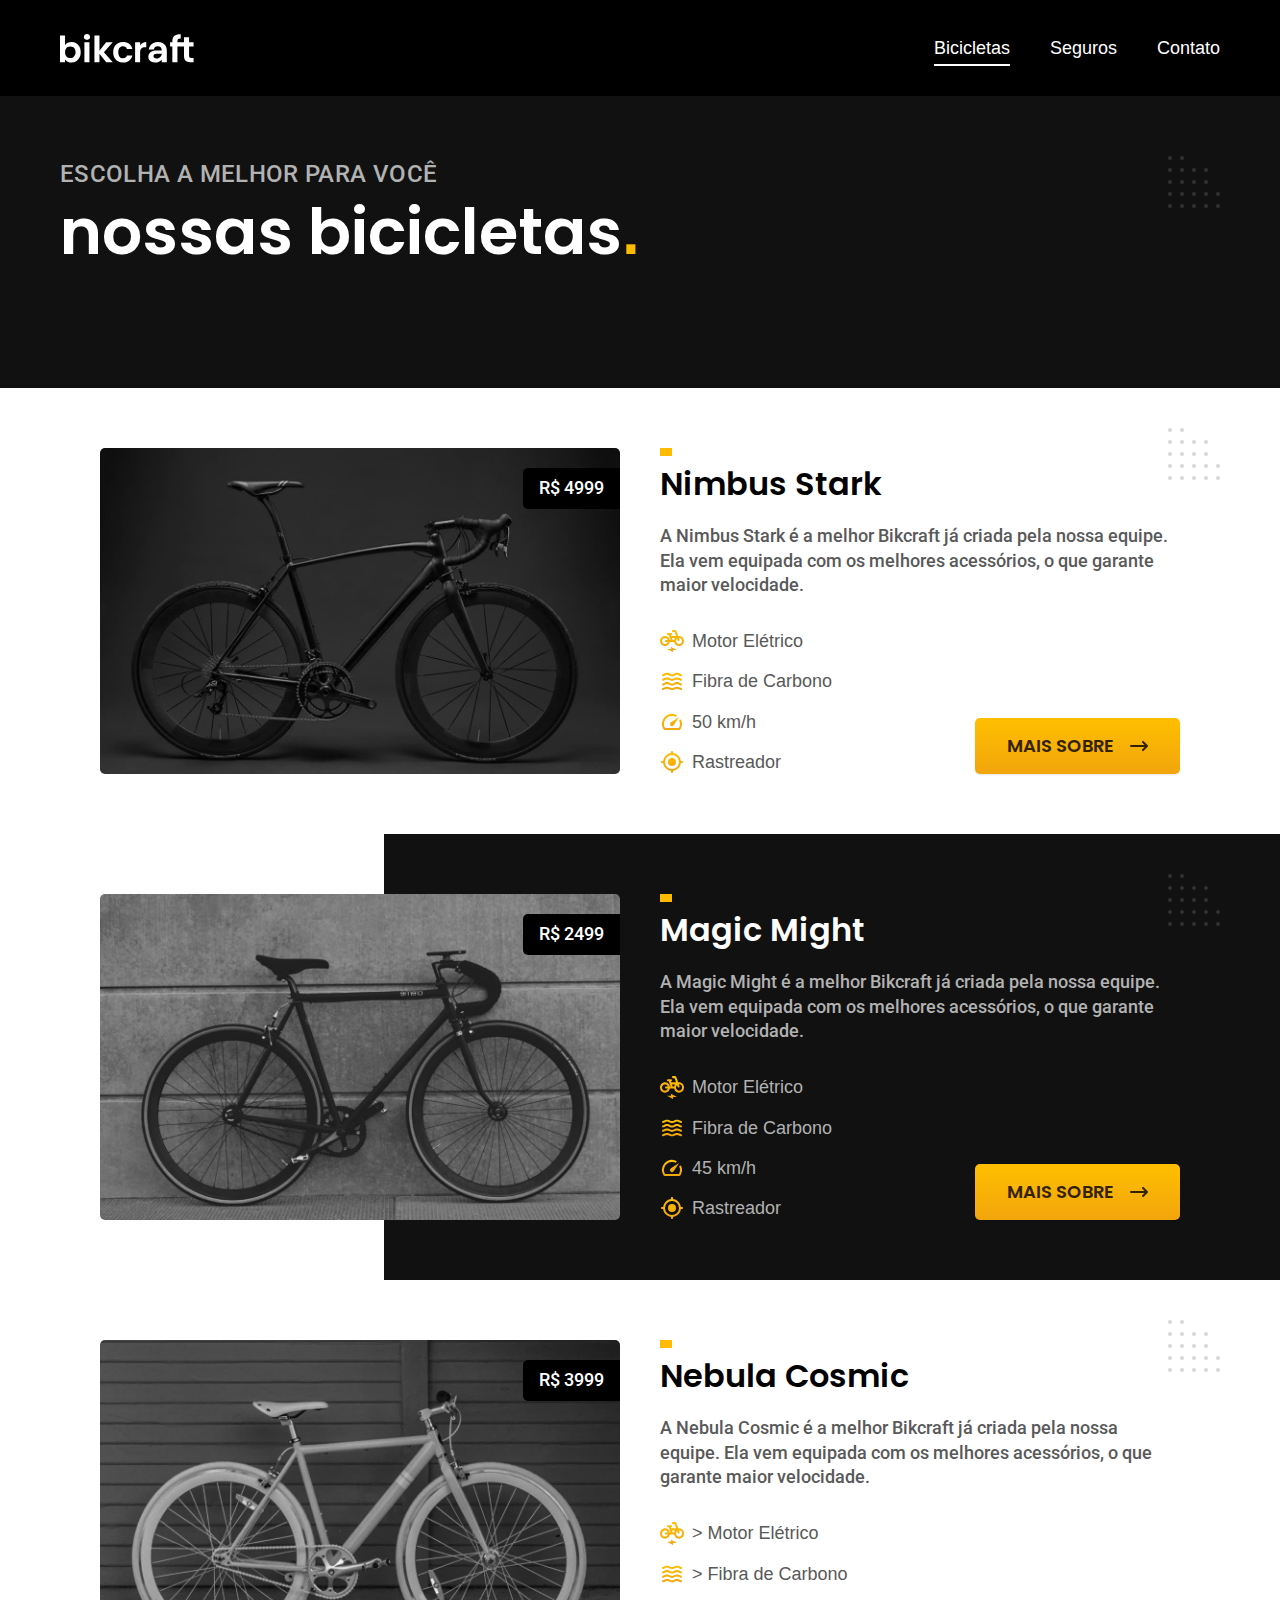
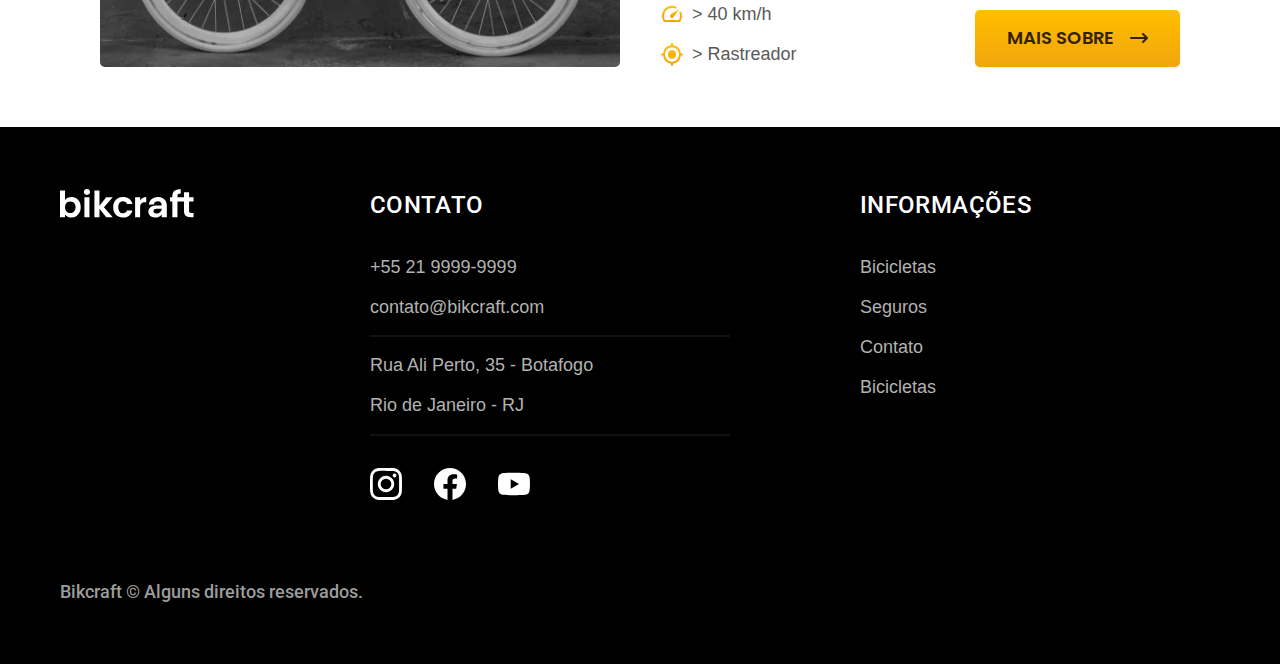
==== bicicletas.html @ 54854b77 "first commit" ====
<!DOCTYPE html>
<html lang="en">

<head>
  <meta charset="UTF-8">
  <meta name="viewport" content="width=device-width, initial-scale=1.0">
  <meta name="description" content="Bicicletas elétricas.">

  <link rel="preconnect" href="https://fonts.googleapis.com">
  <link rel="preconnect" href="https://fonts.gstatic.com" crossorigin>
  <link href="https://fonts.googleapis.com/css2?family=Merriweather:ital,wght@1,900&family=Poppins:wght@400;600&family=Roboto:wght@400;500&display=swap" rel="stylesheet">

  <link rel="preload" href="./css/style.css">
  <link rel="stylesheet" href="./css/style.css">
  <title>Bicicletas | Bikcraft</title>
</head>

<body id="bicicletas">
  <header class="header-bg">
    <div class="header container">
      <a href="./index.html">
        <img src="img/bikcraft.svg" alt="Bikcraft" width="136" height="32">
      </a>
      <nav>
        <ul class="header-menu font-1-m cor-0">
          <li><a href="./bicicletas.html">Bicicletas</a></li>
          <li><a href="./seguros.html">Seguros</a></li>
          <li><a href="./contato.html">Contato</a></li>
        </ul>
      </nav>
    </div>
  </header>

  <main>
    <div class="titulo-bg">
      <div class="titulo container">
        <p class="font-2-l-b cor-5">Escolha a melhor para você</p>
        <h2 class="font-1-xxl cor-0">nossas bicicletas<span class="cor-p1">.</span></h2>
      </div>
    </div>


    <div class="bicicleta container">
      <div class="bicicleta-imagem">
        <img src="./img/bicicletas/nimbus.jpg" alt="Bicicleta preta" width="1120" height="680">
        <span class="font-2-m cor-0">R$ 4999</span>
      </div>
      <div class="bicicleta-conteudo">
        <h2 class="font-1-xl">Nimbus Stark</h2>
        <p class="font-2-m cor-8">A Nimbus Stark é a melhor Bikcraft já criada pela nossa equipe. Ela vem equipada com os melhores acessórios, o que garante maior velocidade.</p>
        <ul class="font-1-m cor-8">
          <li>
            <img src="img/icones/eletrica.svg" alt="" width="24" height="24">
            Motor Elétrico
          </li>
          <li>
            <img src="img/icones/carbono.svg" alt="" width="24" height="24">
            Fibra de Carbono
          </li>
          <li>
            <img src="img/icones/velocidade.svg" alt="" width="24" height="24">
            50 km/h
          </li>
          <li>
            <img src="img/icones/rastreador.svg" alt="" width="24" height="24">
            Rastreador
          </li>
        </ul>
        <a class="botao seta" href="./bicicletas/nimbus.html">Mais sobre</a>
      </div>
    </div>

    <div class="bicicleta-bg">
      <div class="bicicleta container">
        <div class="bicicleta-imagem">
          <img src="./img/bicicletas/magic.jpg" alt="Bicicleta preta">
          <span class="font-2-m cor-0">R$ 2499</span>
        </div>
        <div class="bicicleta-conteudo">
          <h2 class="font-1-xl cor-0">Magic Might</h2>
          <p class="font-2-m cor-5">A Magic Might é a melhor Bikcraft já criada pela nossa equipe. Ela vem equipada com os melhores acessórios, o que garante maior velocidade.</p>
          <ul class="font-1-m cor-5">
            <li>
              <img src="img/icones/eletrica.svg" alt="" width="24" height="24">
              Motor Elétrico
            </li>
            <li>
              <img src="img/icones/carbono.svg" alt="" width="24" height="24">
              Fibra de Carbono
            </li>
            <li>
              <img src="img/icones/velocidade.svg" alt="" width="24" height="24">
              45 km/h
            </li>
            <li>
              <img src="img/icones/rastreador.svg" alt="" width="24" height="24">
              Rastreador
            </li>
          </ul>
          <a class="botao seta" href="./bicicletas/magic.html">Mais sobre</a>
        </div>
      </div>
    </div>

    <div class="bicicleta container">
      <div class="bicicleta-imagem">
        <img src="./img/bicicletas/nebula.jpg" alt="Bicicleta branca" width="1120" height="680">
        <span class="font-2-m cor-0">R$ 3999</span>
      </div>
      <div class="bicicleta-conteudo">
        <h2 class="font-1-xl">Nebula Cosmic</h2>
        <p class="font-2-m cor-8">A Nebula Cosmic é a melhor Bikcraft já criada pela nossa equipe. Ela vem equipada com os melhores acessórios, o que garante maior velocidade.</p>
        <ul class="font-1-m cor-8">
          <li>
            <img src="img/icones/eletrica.svg" alt="" width="24" height="24">>
            Motor Elétrico
          </li>
          <li>
            <img src="img/icones/carbono.svg" alt="" width="24" height="24">>
            Fibra de Carbono
          </li>
          <li>
            <img src="img/icones/velocidade.svg" alt="" width="24" height="24">>
            40 km/h
          </li>
          <li>
            <img src="img/icones/rastreador.svg" alt="" width="24" height="24">>
            Rastreador
          </li>
        </ul>
        <a class="botao seta" href="./bicicletas/nebula.html">Mais sobre</a>
      </div>
    </div>


  </main>

  <footer class="footer-bg">
    <div class="footer container">
      <img src="img/bikcraft.svg" alt="Bikcraft" width="136" height="32">

      <div class="footer-contato">
        <h3 class="font-2-l-b cor-0">Contato</h3>
        <ul class="font-2-m cor-5">
          <li><a href="tel:+552199999999">+55 21 9999-9999</a></li>
          <li><a href="emailto:contato@bikcraft.com">contato@bikcraft.com</a></li>
          <li>Rua Ali Perto, 35 - Botafogo</li>
          <li>Rio de Janeiro - RJ</li>
        </ul>
        <div class="footer-redes">
          <a href="./">
            <img src="img/redes/instagram.svg" alt="Instagram" width="32" height="32">
          </a>
          <a href="./">
            <img src="img/redes/facebook.svg" alt="Facebook" width="32" height="32">
          </a>
          <a href="./">
            <img src="img/redes/youtube.svg" alt="Youtube" width="32" height="32">
          </a>
        </div>
      </div>
      <div class="footer-informacoes">
        <h3 class="font-2-l-b cor-0">Informações</h3>
        <nav>
          <ul class="font-1-m cor-5">
            <li><a href="./bicicletas.html">Bicicletas</a></li>
            <li><a href="./seguros.html">Seguros</a></li>
            <li><a href="./contato.html">Contato</a></li>
            <li><a href="./termosecondicoes.html">Bicicletas</a></li>
          </ul>
        </nav>
      </div>
      <p class="footer-copy font-2-m cor-6">Bikcraft © Alguns direitos reservados.</p>
    </div>
  </footer>

  <script src="./js/script.js"></script>
</body>

</html>
---- css/style.css ----
/* global */

@import "./global/global.css";
@import "./global/header.css";
@import "./utilitarios/tipografia.css";
@import "./utilitarios/cores.css";
@import "./global/footer.css";

/* home */

@import "./home/introducao.css";
@import "./home/parceiros.css";
@import "./home/depoimento.css";

/* utilitarios */

@import "./utilitarios/componentes.css";
@import "./utilitarios/formulario.css";

/* bicicletas */

@import "./bicicletas/bicicletas-lista.css";
@import "./bicicletas/bicicletas.css";

/* tecnologias */

@import "./tecnologias/tecnologias.css";

/* seguros */

@import "./seguros/seguros.css";
@import "./seguros/vantagens.css";
@import "./seguros/perguntas.css";

/* termos */

@import "./termos/termos.css";

/* contato */

@import "./contato/contato.css";
@import "./contato/lojas.css";

/* orçamento */

@import "./orçamento/orçamento.css";

/* bicicleta */

@import "./bicicleta/bicicleta.css";
@import "./bicicleta/seguro.css";
---- css/style.css ----
/* global */

@import "./global/global.css";
@import "./global/header.css";
@import "./utilitarios/tipografia.css";
@import "./utilitarios/cores.css";
@import "./global/footer.css";

/* home */

@import "./home/introducao.css";
@import "./home/parceiros.css";
@import "./home/depoimento.css";

/* utilitarios */

@import "./utilitarios/componentes.css";
@import "./utilitarios/formulario.css";

/* bicicletas */

@import "./bicicletas/bicicletas-lista.css";
@import "./bicicletas/bicicletas.css";

/* tecnologias */

@import "./tecnologias/tecnologias.css";

/* seguros */

@import "./seguros/seguros.css";
@import "./seguros/vantagens.css";
@import "./seguros/perguntas.css";

/* termos */

@import "./termos/termos.css";

/* contato */

@import "./contato/contato.css";
@import "./contato/lojas.css";

/* orçamento */

@import "./orçamento/orçamento.css";

/* bicicleta */

@import "./bicicleta/bicicleta.css";
@import "./bicicleta/seguro.css";
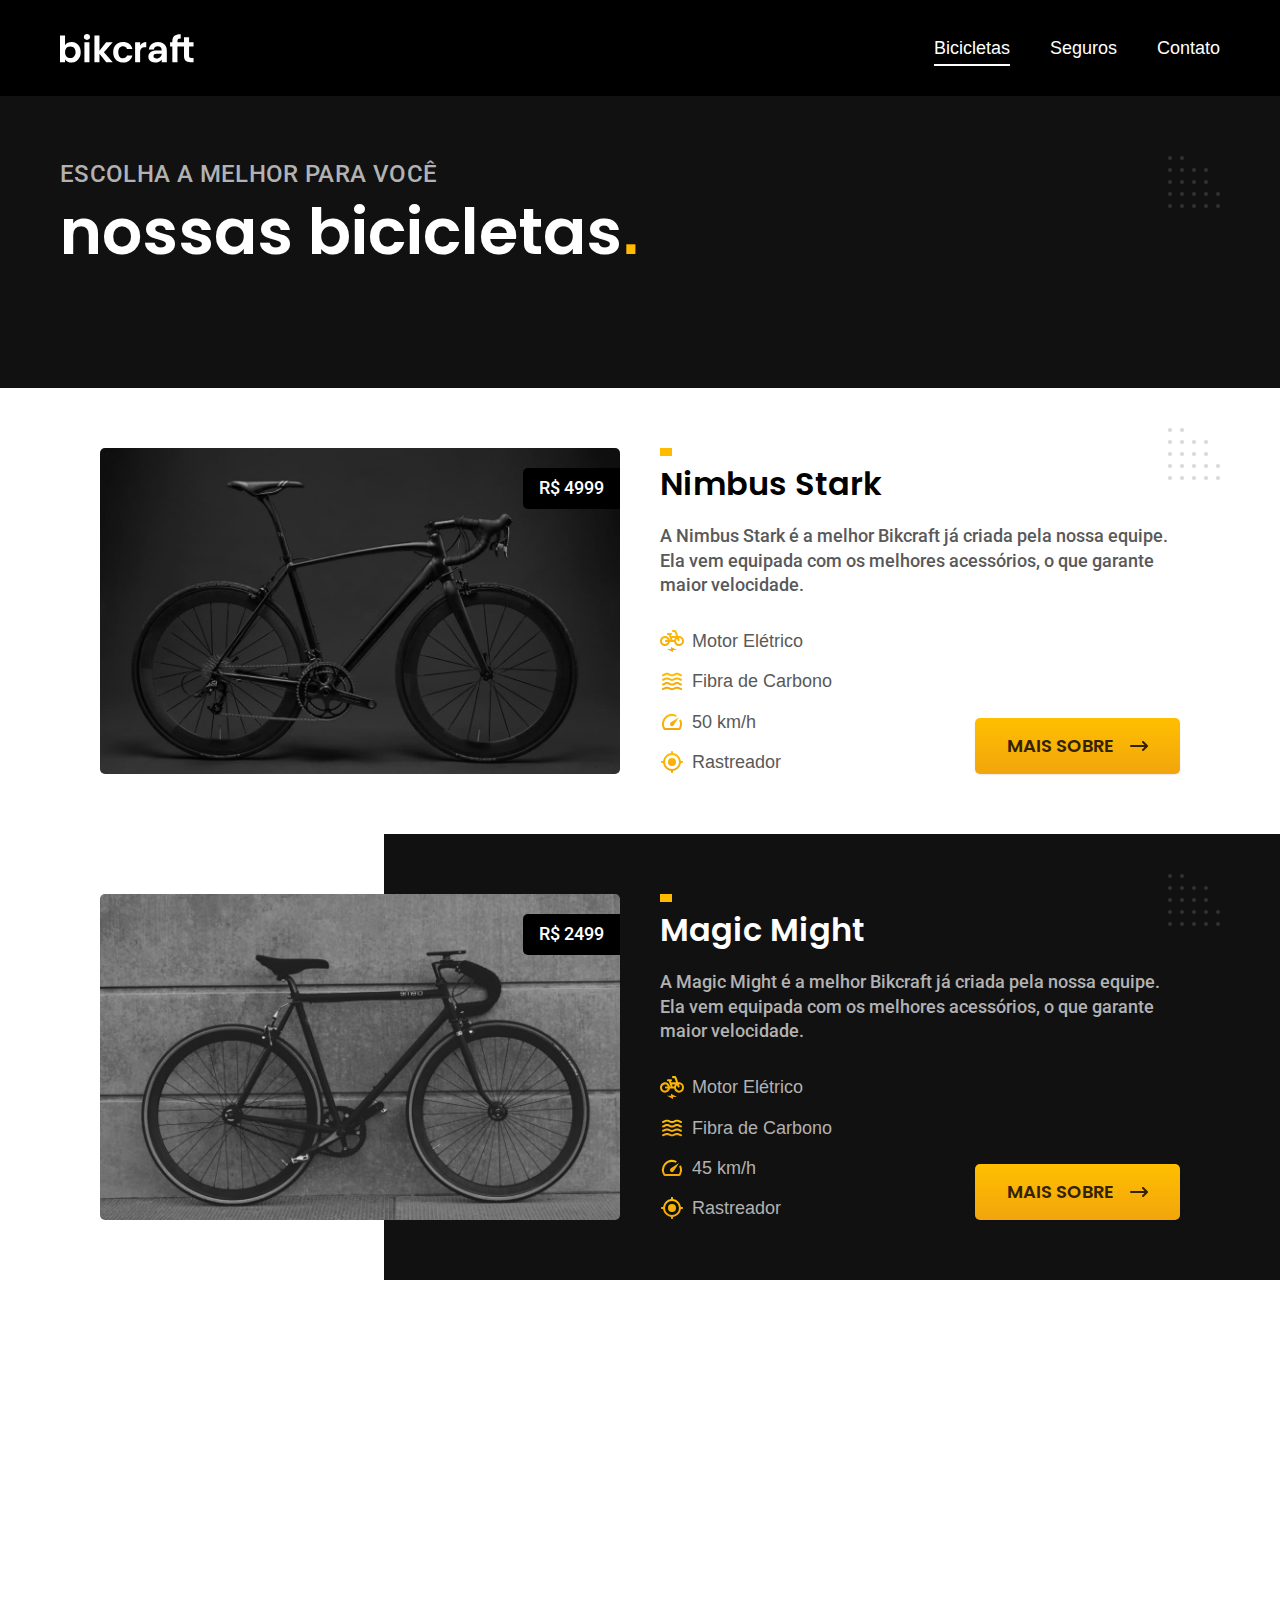
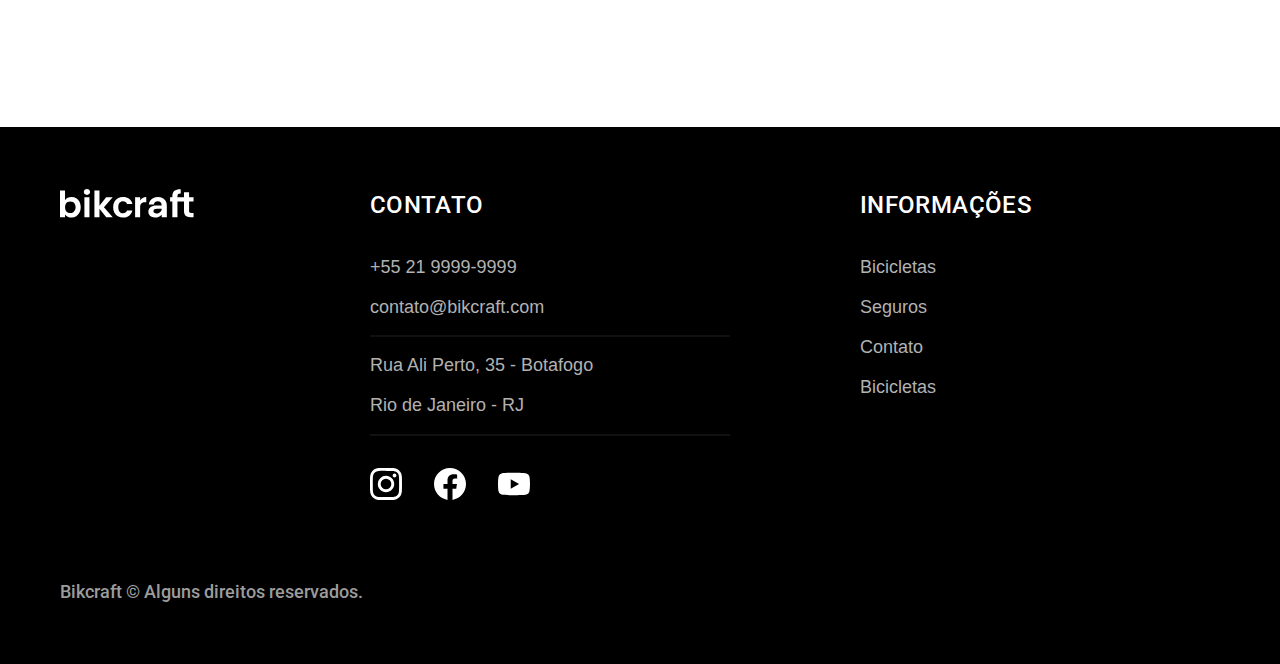
==== commit 290386c6: "animação js" ====
--- a/bicicletas.html
+++ b/bicicletas.html
@@ -40,7 +40,7 @@
     </div>
 
 
-    <div class="bicicleta container">
+    <div class="bicicleta container fadeInLeft " data-anime="200">
       <div class="bicicleta-imagem">
         <img src="./img/bicicletas/nimbus.jpg" alt="Bicicleta preta" width="1120" height="680">
         <span class="font-2-m cor-0">R$ 4999</span>
@@ -71,7 +71,7 @@
     </div>
 
     <div class="bicicleta-bg">
-      <div class="bicicleta container">
+      <div class="bicicleta container fadeInRight" data-anime="400">
         <div class="bicicleta-imagem">
           <img src="./img/bicicletas/magic.jpg" alt="Bicicleta preta">
           <span class="font-2-m cor-0">R$ 2499</span>
@@ -102,7 +102,7 @@
       </div>
     </div>
 
-    <div class="bicicleta container">
+    <div class="bicicleta container fadeInLeft" data-anime="800">
       <div class="bicicleta-imagem">
         <img src="./img/bicicletas/nebula.jpg" alt="Bicicleta branca" width="1120" height="680">
         <span class="font-2-m cor-0">R$ 3999</span>
@@ -174,6 +174,7 @@
     </div>
   </footer>
 
+  <script src="./js/simple-anime.js"></script>
   <script src="./js/script.js"></script>
 </body>
 
--- a/css/style.css
+++ b/css/style.css
@@ -5,6 +5,7 @@
 @import "./utilitarios/tipografia.css";
 @import "./utilitarios/cores.css";
 @import "./global/footer.css";
+@import "./utilitarios/animação.css";
 
 /* home */
 
--- a/css/style.css
+++ b/css/style.css
@@ -5,6 +5,7 @@
 @import "./utilitarios/tipografia.css";
 @import "./utilitarios/cores.css";
 @import "./global/footer.css";
+@import "./utilitarios/animação.css";
 
 /* home */
 
